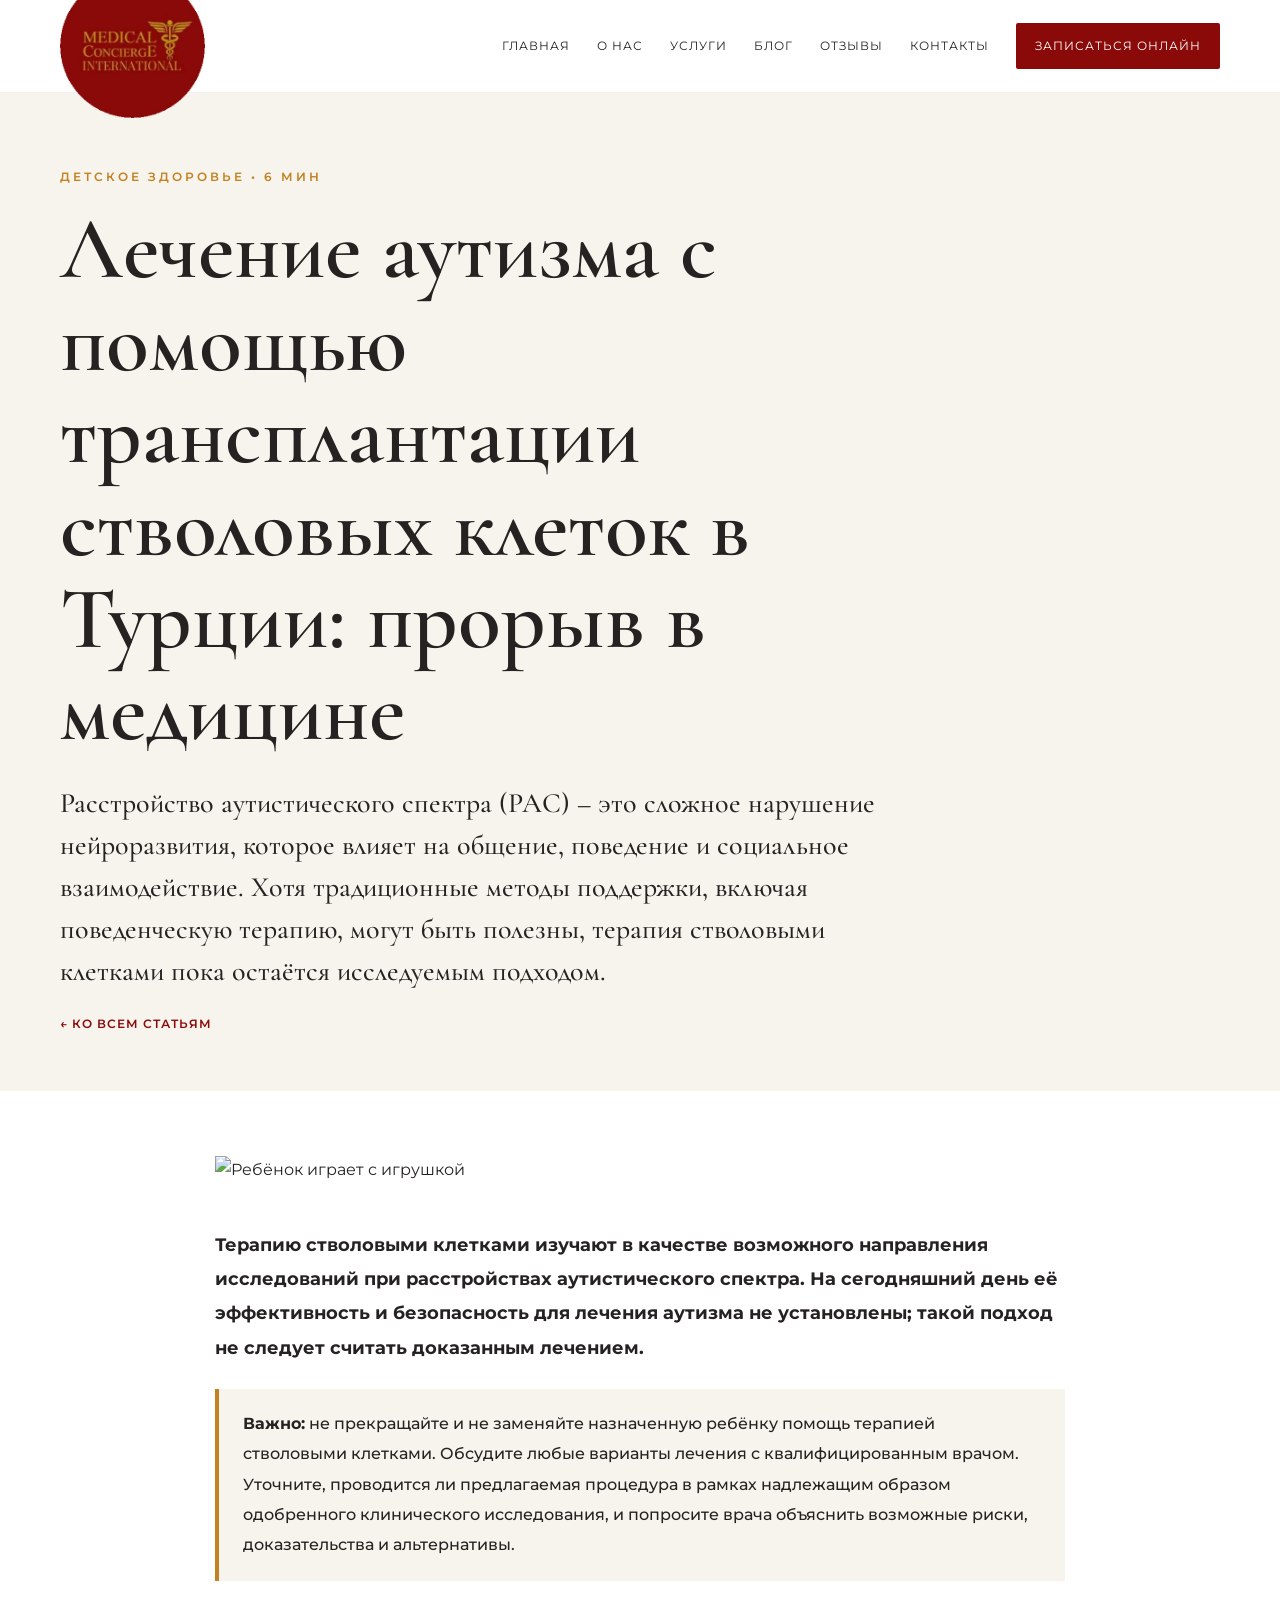
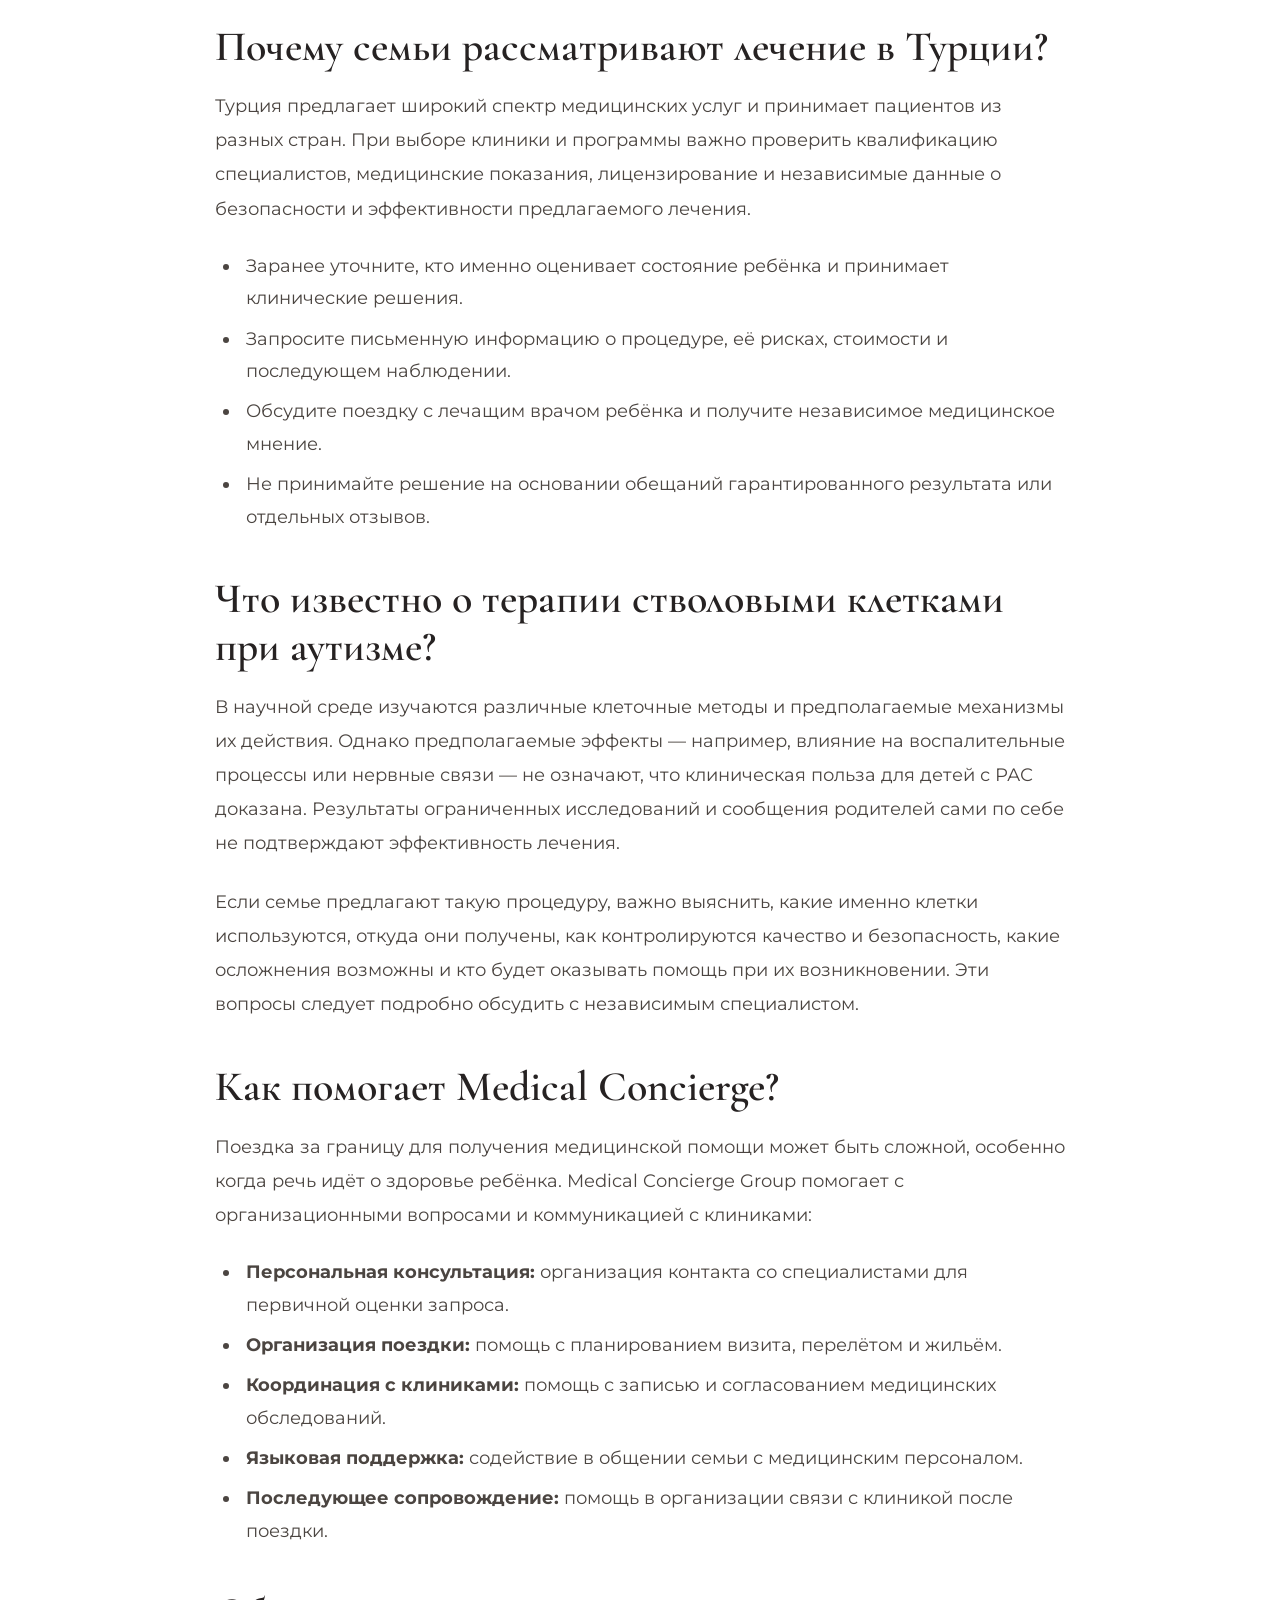
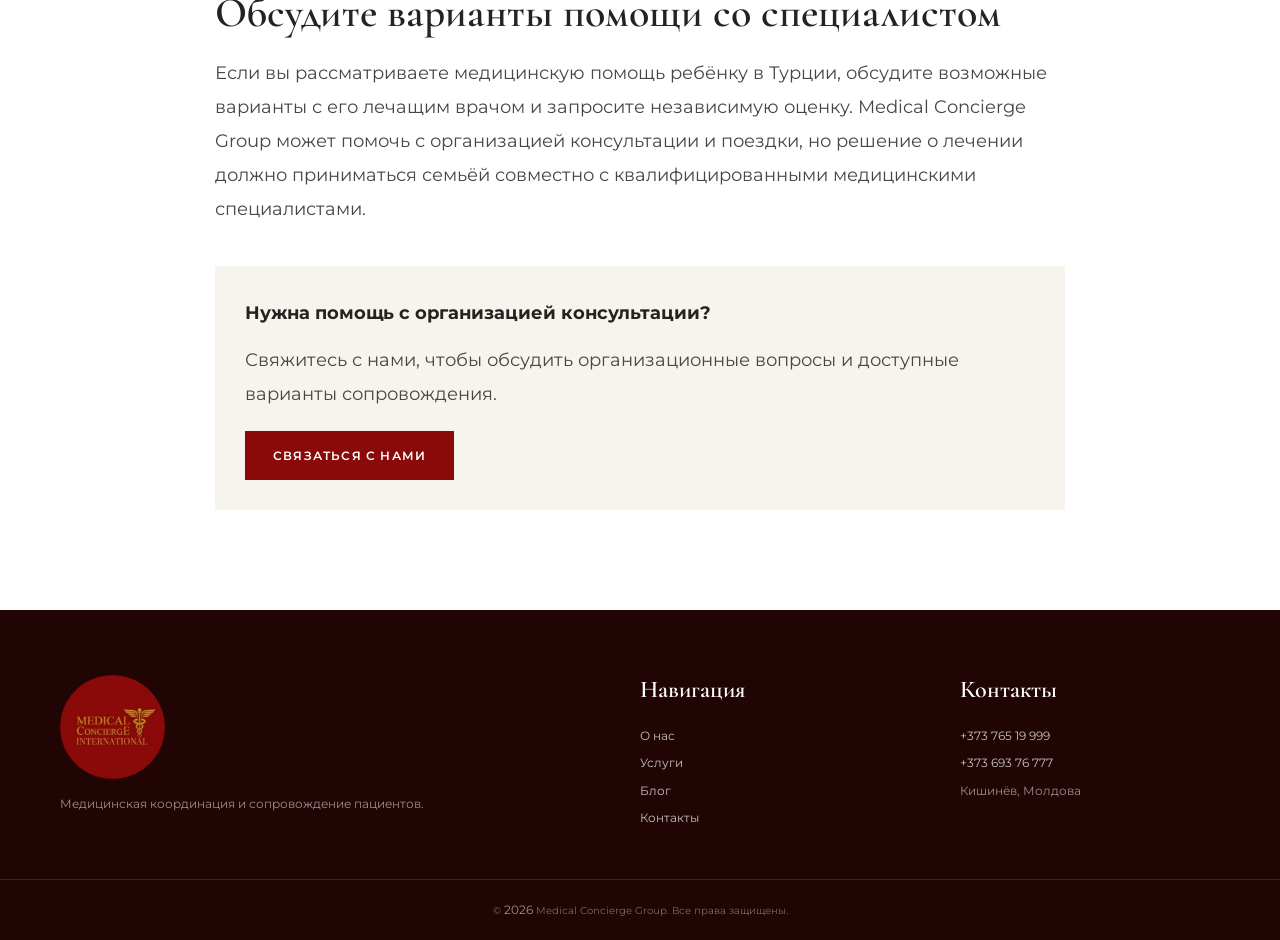
==== autism-stem-cell-therapy-turkey.html @ 43ec82d6 "Publish updated medical concierge site" ====
<!DOCTYPE html>
<html lang="ru">
<head>
  <meta charset="UTF-8">
  <meta name="viewport" content="width=device-width, initial-scale=1.0">
  <meta name="description" content="Что важно знать о терапии стволовыми клетками при аутизме и медицинском сопровождении в Турции.">
  <title>Лечение аутизма стволовыми клетками в Турции — Medical Concierge Group</title>
  <link rel="preconnect" href="https://fonts.googleapis.com">
  <link rel="preconnect" href="https://fonts.gstatic.com" crossorigin>
  <link href="https://fonts.googleapis.com/css2?family=Cormorant+Garamond:wght@500;600&family=Montserrat:wght@400;500;600&display=swap" rel="stylesheet">
  <link rel="stylesheet" href="styles.css">
</head>
<body>

<header class="header" id="top">
  <div class="container nav">
    <a class="brand" href="index.html#top" aria-label="Medical Concierge">
      <img src="assets/logo-transparent.png" alt="Medical Concierge International" class="logo-img">
    </a>

    <button class="menu-toggle" aria-label="Открыть меню" aria-expanded="false">
      <span></span><span></span><span></span>
    </button>

    <nav class="nav-links" aria-label="Главное меню">
      <button class="nav-close" type="button" aria-label="Закрыть меню">
        <span class="close-mark">×</span>
        <span class="close-text">Close</span>
      </button>
      <a href="index.html#home">Главная</a>
      <a href="index.html#about">О нас</a>
      <a href="index.html#services">Услуги</a>
      <a href="index.html#articles">Блог</a>
      <a href="index.html#reviews">Отзывы</a>
      <a href="index.html#contact">Контакты</a>
      <a class="nav-button" href="index.html#contact">Записаться онлайн</a>
    </nav>
  </div>
</header>

<main class="article-page">
  <header class="article-header">
    <div class="container">
      <p class="eyebrow">ДЕТСКОЕ ЗДОРОВЬЕ • 6 МИН</p>
      <h1>Лечение аутизма с помощью трансплантации стволовых клеток в Турции: прорыв в медицине</h1>
      <p class="article-intro">Расстройство аутистического спектра (РАС) – это сложное нарушение нейроразвития, которое влияет на общение, поведение и социальное взаимодействие. Хотя традиционные методы поддержки, включая поведенческую терапию, могут быть полезны, терапия стволовыми клетками пока остаётся исследуемым подходом.</p>
      <a class="article-back" href="index.html#articles">← Ко всем статьям</a>
    </div>
  </header>

  <article class="container article-content">
    <img src="assets/autism-stem-cell-therapy.png" alt="Ребёнок играет с игрушкой">

    <p>Терапию стволовыми клетками изучают в качестве возможного направления исследований при расстройствах аутистического спектра. На сегодняшний день её эффективность и безопасность для лечения аутизма не установлены; такой подход не следует считать доказанным лечением.</p>

    <p class="article-caution"><strong>Важно:</strong> не прекращайте и не заменяйте назначенную ребёнку помощь терапией стволовыми клетками. Обсудите любые варианты лечения с квалифицированным врачом. Уточните, проводится ли предлагаемая процедура в рамках надлежащим образом одобренного клинического исследования, и попросите врача объяснить возможные риски, доказательства и альтернативы.</p>

    <h2>Почему семьи рассматривают лечение в Турции?</h2>
    <p>Турция предлагает широкий спектр медицинских услуг и принимает пациентов из разных стран. При выборе клиники и программы важно проверить квалификацию специалистов, медицинские показания, лицензирование и независимые данные о безопасности и эффективности предлагаемого лечения.</p>
    <ul>
      <li>Заранее уточните, кто именно оценивает состояние ребёнка и принимает клинические решения.</li>
      <li>Запросите письменную информацию о процедуре, её рисках, стоимости и последующем наблюдении.</li>
      <li>Обсудите поездку с лечащим врачом ребёнка и получите независимое медицинское мнение.</li>
      <li>Не принимайте решение на основании обещаний гарантированного результата или отдельных отзывов.</li>
    </ul>

    <h2>Что известно о терапии стволовыми клетками при аутизме?</h2>
    <p>В научной среде изучаются различные клеточные методы и предполагаемые механизмы их действия. Однако предполагаемые эффекты — например, влияние на воспалительные процессы или нервные связи — не означают, что клиническая польза для детей с РАС доказана. Результаты ограниченных исследований и сообщения родителей сами по себе не подтверждают эффективность лечения.</p>
    <p>Если семье предлагают такую процедуру, важно выяснить, какие именно клетки используются, откуда они получены, как контролируются качество и безопасность, какие осложнения возможны и кто будет оказывать помощь при их возникновении. Эти вопросы следует подробно обсудить с независимым специалистом.</p>

    <h2>Как помогает Medical Concierge?</h2>
    <p>Поездка за границу для получения медицинской помощи может быть сложной, особенно когда речь идёт о здоровье ребёнка. Medical Concierge Group помогает с организационными вопросами и коммуникацией с клиниками:</p>
    <ul>
      <li><strong>Персональная консультация:</strong> организация контакта со специалистами для первичной оценки запроса.</li>
      <li><strong>Организация поездки:</strong> помощь с планированием визита, перелётом и жильём.</li>
      <li><strong>Координация с клиниками:</strong> помощь с записью и согласованием медицинских обследований.</li>
      <li><strong>Языковая поддержка:</strong> содействие в общении семьи с медицинским персоналом.</li>
      <li><strong>Последующее сопровождение:</strong> помощь в организации связи с клиникой после поездки.</li>
    </ul>

    <h2>Обсудите варианты помощи со специалистом</h2>
    <p>Если вы рассматриваете медицинскую помощь ребёнку в Турции, обсудите возможные варианты с его лечащим врачом и запросите независимую оценку. Medical Concierge Group может помочь с организацией консультации и поездки, но решение о лечении должно приниматься семьёй совместно с квалифицированными медицинскими специалистами.</p>

    <div class="article-cta">
      <p><strong>Нужна помощь с организацией консультации?</strong></p>
      <p>Свяжитесь с нами, чтобы обсудить организационные вопросы и доступные варианты сопровождения.</p>
      <a class="btn btn-primary" href="index.html#contact">Связаться с нами</a>
    </div>
  </article>
</main>

<footer class="footer">
  <div class="container footer-grid">
    <div>
      <img src="assets/logo-transparent.png" alt="Medical Concierge" class="footer-logo">
      <p>Медицинская координация и сопровождение пациентов.</p>
    </div>
    <div>
      <h4>Навигация</h4>
      <a href="index.html#about">О нас</a>
      <a href="index.html#services">Услуги</a>
      <a href="index.html#articles">Блог</a>
      <a href="index.html#contact">Контакты</a>
    </div>
    <div>
      <h4>Контакты</h4>
      <a href="tel:+37376519999">+373 765 19 999</a>
      <a href="tel:+37369376777">+373 693 76 777</a>
      <span>Кишинёв, Молдова</span>
    </div>
  </div>
  <div class="copyright">© <span id="year"></span> Medical Concierge Group. Все права защищены.</div>
</footer>

<script src="script.js"></script>
</body>
</html>
---- styles.css ----
:root{
  --red:#8A0A09;
  --red-dark:#650706;
  --gold:#C3811F;
  --cream:#F7F3ED;
  --white:#fff;
  --ink:#262222;
  --muted:#746E68;
  --line:#E5DED5;
  --serif:"Cormorant Garamond", Georgia, serif;
  --sans:"Montserrat", Arial, sans-serif;
  --shadow:0 18px 50px rgba(45,24,18,.10);
}

*{box-sizing:border-box;margin:0;padding:0}
html{scroll-behavior:smooth}
body{font-family:var(--sans);color:var(--ink);background:#fff;line-height:1.7}
a{text-decoration:none;color:inherit}
img{max-width:100%;display:block}
.container{width:min(1160px,calc(100% - 40px));margin:auto}
.section{padding:100px 0}
.eyebrow{font-size:12px;letter-spacing:3px;font-weight:600}
.gold{color:var(--gold)}
h1,h2,h3{font-family:var(--serif);font-weight:600;line-height:1.05}
h2{font-size:clamp(42px,5vw,66px)}
h3{font-size:30px}
p{color:var(--muted)}

.header{position:fixed;z-index:100;top:0;left:0;right:0;background:rgba(255,255,255,.96);backdrop-filter:blur(12px);border-bottom:1px solid rgba(0,0,0,.06)}
.nav{min-height:92px;display:flex;align-items:center;justify-content:space-between;gap:30px}
.brand{width:150px}
.logo-img{width:145px;height:145px;object-fit:contain;margin:-27px 0}
.nav-links{display:flex;align-items:center;gap:27px;font-size:12px;letter-spacing:1px;text-transform:uppercase}
.nav-links a{transition:.25s}
.nav-links a:hover{color:var(--gold)}
.nav-close{display:none}
.nav-button{background:var(--red);color:#fff!important;padding:13px 19px;border-radius:2px}
.menu-toggle{display:none;border:0;background:none;cursor:pointer}
.menu-toggle span{display:block;width:28px;height:2px;background:var(--ink);margin:6px}

.hero{min-height:760px;display:flex;align-items:center;position:relative;background:
linear-gradient(90deg,rgba(35,10,8,.72),rgba(35,10,8,.26)),
url("https://images.unsplash.com/photo-1576091160399-112ba8d25d1d?auto=format&fit=crop&w=2000&q=85") center/cover}
.hero-overlay{position:absolute;inset:0;background:radial-gradient(circle at 72% 45%,transparent 0 20%,rgba(0,0,0,.18) 70%)}
.hero-content{position:relative;color:#fff;max-width:760px;padding-top:80px}
.hero .eyebrow{color:#f1d4a3;margin-bottom:25px}
.hero h1{font-size:clamp(70px,9vw,125px);margin-bottom:30px}
.hero-text{font-size:18px;max-width:650px;color:rgba(255,255,255,.9);line-height:1.8}
.hero-actions{display:flex;gap:15px;margin-top:40px;flex-wrap:wrap}
.btn{display:inline-flex;justify-content:center;align-items:center;padding:16px 27px;border:1px solid transparent;font:600 12px var(--sans);letter-spacing:1.2px;text-transform:uppercase;cursor:pointer;transition:.25s}
.btn-primary{background:var(--red);color:#fff}
.btn-primary:hover{background:var(--red-dark);transform:translateY(-2px)}
.btn-light{background:#fff;color:var(--ink)}
.btn-light:hover{background:#f4eee8}

.intro{background:var(--cream)}
.intro-grid{display:grid;grid-template-columns:1fr 1fr;gap:100px;align-items:start}
.intro h2{margin-top:18px}
.intro-copy{font-size:17px;padding-top:35px}
.intro-copy p+p{margin-top:20px}

.section-heading{text-align:center;max-width:760px;margin:0 auto 55px}
.section-heading h2{margin:14px 0 18px}
.section-heading p:last-child{font-size:16px}

.services{background:#fff}
.service-grid{display:grid;grid-template-columns:repeat(3,1fr);gap:20px}
.service-card{border:1px solid var(--line);padding:35px 30px;min-height:310px;position:relative;transition:.3s;background:#fff}
.service-card:hover{transform:translateY(-7px);box-shadow:var(--shadow)}
.service-card:hover,.service-card:focus-within{background:var(--red);color:#fff;border-color:var(--red)}
.service-card:hover p,.service-card:focus-within p{color:rgba(255,255,255,.78)}
.service-icon{font-size:12px;letter-spacing:2px;color:var(--gold);margin-bottom:40px}
.service-card h3{margin-bottom:15px}
.service-card p{font-size:14px}
.service-card a{position:absolute;bottom:28px;color:var(--gold);font-size:12px;font-weight:600;letter-spacing:1px;text-transform:uppercase}
.service-card:hover a,.service-card:focus-within a{color:#f0cf98}

.about{background:var(--cream)}
.about-grid{display:grid;grid-template-columns:1fr 1fr;gap:90px;align-items:center}
.about-photo{min-height:550px;display:grid;place-items:center;background:
linear-gradient(135deg,rgba(138,10,9,.85),rgba(101,7,6,.75)),
url("https://images.unsplash.com/photo-1584982751601-97dcc096659c?auto=format&fit=crop&w=1200&q=80") center/cover}
.photo-card{width:220px;height:220px;border:1px solid rgba(255,255,255,.5);border-radius:50%;display:flex;flex-direction:column;align-items:center;justify-content:center;color:#fff;text-align:center}
.photo-card span{font:600 80px var(--serif);line-height:1}
.photo-card small{font-size:10px;letter-spacing:2px}
.about-content h2{margin:15px 0 25px}
.about-content>p{font-size:16px}
.about-content>p+p{margin-top:15px}
.stats{margin-top:40px;border-top:1px solid var(--line);display:grid;gap:15px;padding-top:25px}
.stats div{display:flex;gap:20px;align-items:center}
.stats strong{font:600 28px var(--serif);color:var(--gold)}
.stats span{font-size:13px}

.process{background:#fff}
.steps{display:grid;grid-template-columns:repeat(4,1fr);gap:0;border-top:1px solid var(--line)}
.step{padding:35px 28px;border-right:1px solid var(--line)}
.step:last-child{border-right:0}
.step b{color:var(--gold);font:600 18px var(--serif)}
.step h3{font-size:28px;margin:15px 0}
.step p{font-size:14px}

.articles{background:var(--cream)}
.row-heading{display:flex;justify-content:space-between;align-items:end;text-align:left;max-width:none}
.text-link{color:var(--red);font-size:12px;text-transform:uppercase;letter-spacing:1px;font-weight:600}
.article-grid{display:grid;grid-template-columns:repeat(3,1fr);gap:25px}
.article-card{background:#fff}
.article-image{width:100%;height:240px;object-fit:cover;background-position:center;background-size:cover}
.image-two{background-image:url("https://images.unsplash.com/photo-1579684385127-1ef15d508118?auto=format&fit=crop&w=900&q=80")}
.image-three{background-image:url("https://images.unsplash.com/photo-1576091160550-2173dba999ef?auto=format&fit=crop&w=900&q=80")}
.article-body{padding:27px}
.article-body span{font-size:10px;letter-spacing:1.5px;color:var(--gold);font-weight:600}
.article-body h3{font-size:28px;margin:12px 0}
.article-body p{font-size:13px;margin-bottom:18px}
.article-body a{font-size:11px;color:var(--red);font-weight:600;text-transform:uppercase;letter-spacing:1px}

.article-page{padding-top:92px}
.article-header{background:var(--cream);padding:75px 0 55px}
.article-header .eyebrow{color:var(--gold)}
.article-header h1{max-width:940px;font-size:clamp(48px,7vw,88px);margin:16px 0 24px}
.article-intro{max-width:850px;font:500 clamp(21px,2.5vw,28px)/1.5 var(--serif);color:var(--ink)}
.article-content{max-width:850px;margin:0 auto;padding:65px 0 100px}
.article-content img{width:100%;max-height:580px;object-fit:cover;margin:0 0 45px}
.article-content p{font-size:18px;line-height:1.9;color:#4b4541;margin:0 0 24px}
.article-content p:first-of-type{font-weight:700;color:var(--ink)}
.article-content h2{font-size:clamp(30px,4vw,42px);line-height:1.15;margin:42px 0 18px}
.article-content ul,.article-content ol{padding-left:26px;margin:0 0 26px;color:#4b4541}
.article-content li{font-size:18px;line-height:1.8;padding-left:5px;margin:0 0 8px}
.article-caution{border-left:4px solid var(--gold);background:var(--cream);padding:20px 24px;font-size:16px!important;font-weight:500!important;color:var(--ink)!important}
.article-cta{margin-top:40px;padding:30px;background:var(--cream)}
.article-cta p{margin-bottom:12px}
.article-cta .btn{margin-top:8px}
.article-back{display:inline-block;color:var(--red);font-size:12px;font-weight:600;letter-spacing:1px;text-transform:uppercase;margin-top:22px}
.article-back:hover{color:var(--gold)}

.reviews{background:#fff}
.review-grid{display:grid;grid-template-columns:repeat(3,1fr);gap:25px}
blockquote{border:1px solid var(--line);padding:35px;background:#fff}
.stars{color:var(--gold);letter-spacing:3px;margin-bottom:20px}
blockquote p{font-family:var(--serif);font-size:25px;color:var(--ink);line-height:1.25}
cite{display:block;margin-top:25px;font-size:12px;font-style:normal;color:var(--muted)}

.contact{background:var(--red);color:#fff}
.contact-grid{display:grid;grid-template-columns:1fr 1fr;gap:100px;align-items:start}
.contact h2{margin:15px 0 25px}
.contact-lead{color:rgba(255,255,255,.75);max-width:500px}
.contact .gold{color:#f1ca88}
.contact-details{margin-top:40px;display:grid;gap:8px}
.contact-details a{font:600 24px var(--serif)}
.contact-details span{color:rgba(255,255,255,.7);font-size:13px;margin-top:10px}
.contact-form{background:#fff;padding:40px;color:var(--ink)}
.contact-form label{display:block;font-size:11px;text-transform:uppercase;letter-spacing:1px;margin-bottom:18px}
.contact-form input,.contact-form textarea{display:block;width:100%;margin-top:8px;border:1px solid var(--line);padding:14px;font:14px var(--sans);outline:none}
.contact-form input:focus,.contact-form textarea:focus{border-color:var(--gold)}
.contact-form .btn{width:100%}
.contact-form .btn:disabled{opacity:.65;cursor:wait}
.contact-form .form-consent{display:flex;align-items:flex-start;gap:10px;text-transform:none;letter-spacing:0;line-height:1.5}
.form-consent input{flex:0 0 auto;width:auto;margin:3px 0 0}
.form-note{font-size:10px;margin-top:15px}
.form-status{color:#35733b;font-size:13px;margin-top:15px}
.form-status.is-error{color:var(--red)}
.form-status[hidden]{display:none}

.footer{background:#210504;color:#fff;padding:65px 0 20px}
.footer-grid{display:grid;grid-template-columns:2fr 1fr 1fr;gap:60px;padding-bottom:50px}
.footer-logo{width:105px;margin-bottom:15px}
.footer p,.footer span{color:rgba(255,255,255,.55);font-size:12px}
.footer h4{font:600 24px var(--serif);margin-bottom:15px}
.footer-grid>div:not(:first-child){display:flex;flex-direction:column;gap:7px}
.footer-grid a{font-size:12px;color:rgba(255,255,255,.75)}
.copyright{border-top:1px solid rgba(255,255,255,.12);padding-top:20px;text-align:center;color:rgba(255,255,255,.4);font-size:10px}

@media(max-width:900px){
  .nav-links{position:absolute;top:92px;left:0;right:0;background:#fff;display:none;flex-direction:column;align-items:stretch;padding:20px;box-shadow:0 15px 30px rgba(0,0,0,.08)}
  .nav-links.open{display:flex}
  .nav-links a{padding:10px}
  .menu-toggle{display:block}
  .intro-grid,.about-grid,.contact-grid{grid-template-columns:1fr;gap:45px}
  .service-grid,.article-grid,.review-grid{grid-template-columns:1fr 1fr}
  .steps{grid-template-columns:1fr 1fr}
  .step:nth-child(2){border-right:0}
  .step:nth-child(n+3){border-top:1px solid var(--line)}
  .footer-grid{grid-template-columns:1fr 1fr}
}
@media(max-width:600px){
  .container{width:min(100% - 28px,1160px)    .article-page{padding-top:72px}
    .article-header{padding:50px 0 35px}
    .article-header h1{font-size:clamp(42px,12vw,62px)}
    .article-content{padding:38px 0 65px}
    .article-content img{margin-bottom:30px}
    .article-content p,.article-content li{font-size:17px;line-height:1.85}
    .article-content h2{margin-top:34px}
  }
  .section{padding:70px 0}
  .hero{min-height:700px}
  .hero h1{font-size:68px}
  .hero-text{font-size:15px}
  .service-grid,.article-grid,.review-grid,.steps,.footer-grid{grid-template-columns:1fr}
  .step,.step:nth-child(2){border-right:0;border-bottom:1px solid var(--line)}
  .step:last-child{border-bottom:0}
  .row-heading{display:block}
  .row-heading .text-link{display:inline-block;margin-top:20px}
  .contact-form{padding:25px}

  .header{background:#f3f3f3;border-bottom:0}
  .nav{min-height:72px}
  .brand{width:118px}
  .logo-img{width:110px;height:110px;margin:-18px 0}
  .menu-toggle{position:relative;z-index:110;display:flex;flex-direction:column;justify-content:center;align-items:center;width:30px;height:30px;margin-left:auto}
  .menu-toggle span{transition:transform .25s ease, opacity .2s ease}
  .nav-links{
    position:fixed;
    inset:0;
    top:0;
    left:0;
    right:0;
    bottom:0;
    display:none;
    background:#f3f3f3;
    padding:42px 0 50px 0;
    box-shadow:none;
    align-items:flex-start;
    justify-content:flex-start;
    overflow-y:auto;
  }
  .nav-links.open{display:flex}
  .nav-links a{
    display:none;
    width:100%;
    padding:0 16px 0 52px;
    font-family:var(--serif);
    font-size:clamp(32px,8vw,58px);
    line-height:1.15;
    letter-spacing:-.02em;
    color:#111;
    font-weight:600;
    text-transform:none;
  }
  .nav-links .nav-button{display:none;margin-top:12px;padding-left:52px;padding-right:16px;border-radius:0;background:none;color:#111!important}
  .nav-links .nav-button:hover{background:none}
  .nav-close{
    position:relative;
    display:flex;
    align-items:center;
    justify-content:center;
    gap:10px;
    width:auto;
    margin:0 auto 20px;
    padding:0 10px;
    background:none;
    border:0;
    color:#111;
    font-family:var(--serif);
    font-size:clamp(22px,5vw,34px);
    line-height:1;
    cursor:pointer;
  }
  .nav-close .close-mark{font-weight:300;font-size:1.15em;line-height:1}
  .nav-close .close-text{font-size:0.9em;letter-spacing:0}
  .nav-links.open .nav-close{display:flex}
  .menu-toggle[aria-expanded="true"]{display:none}
  body.menu-open{overflow:hidden}
}
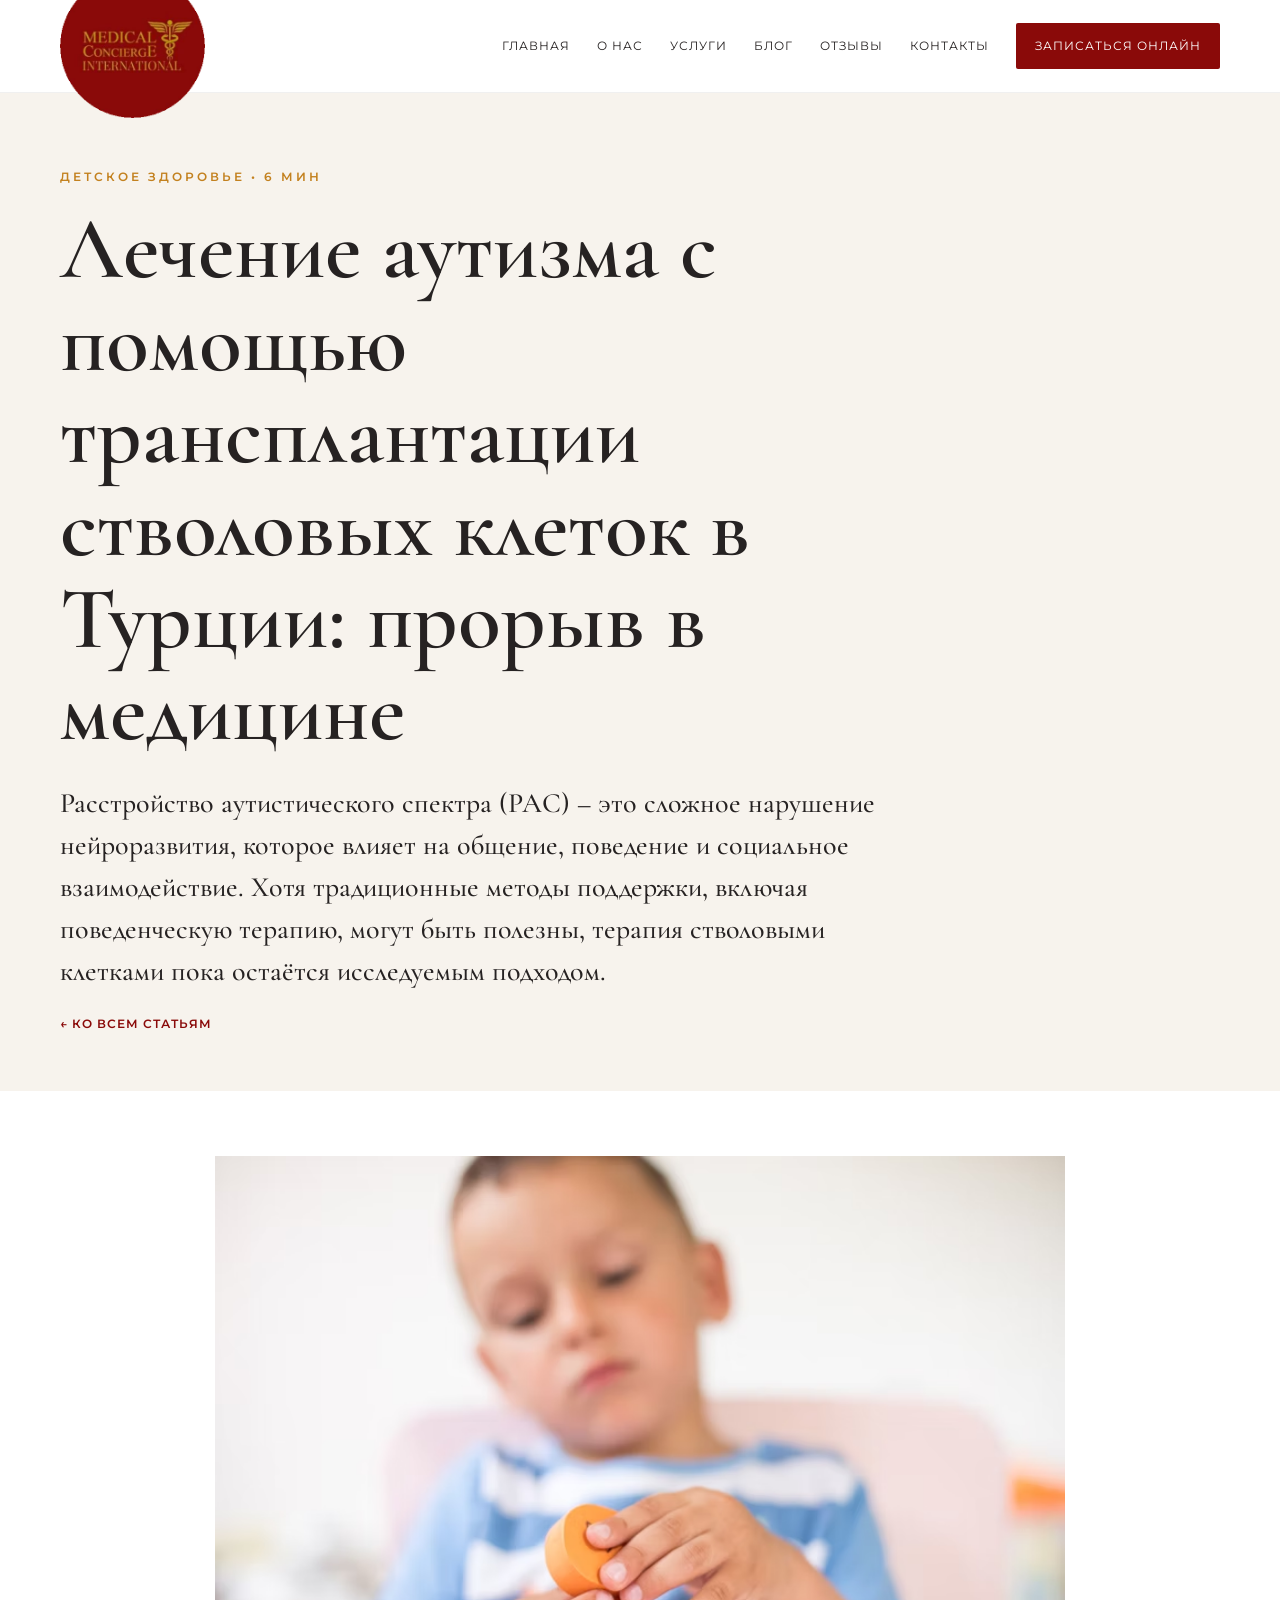
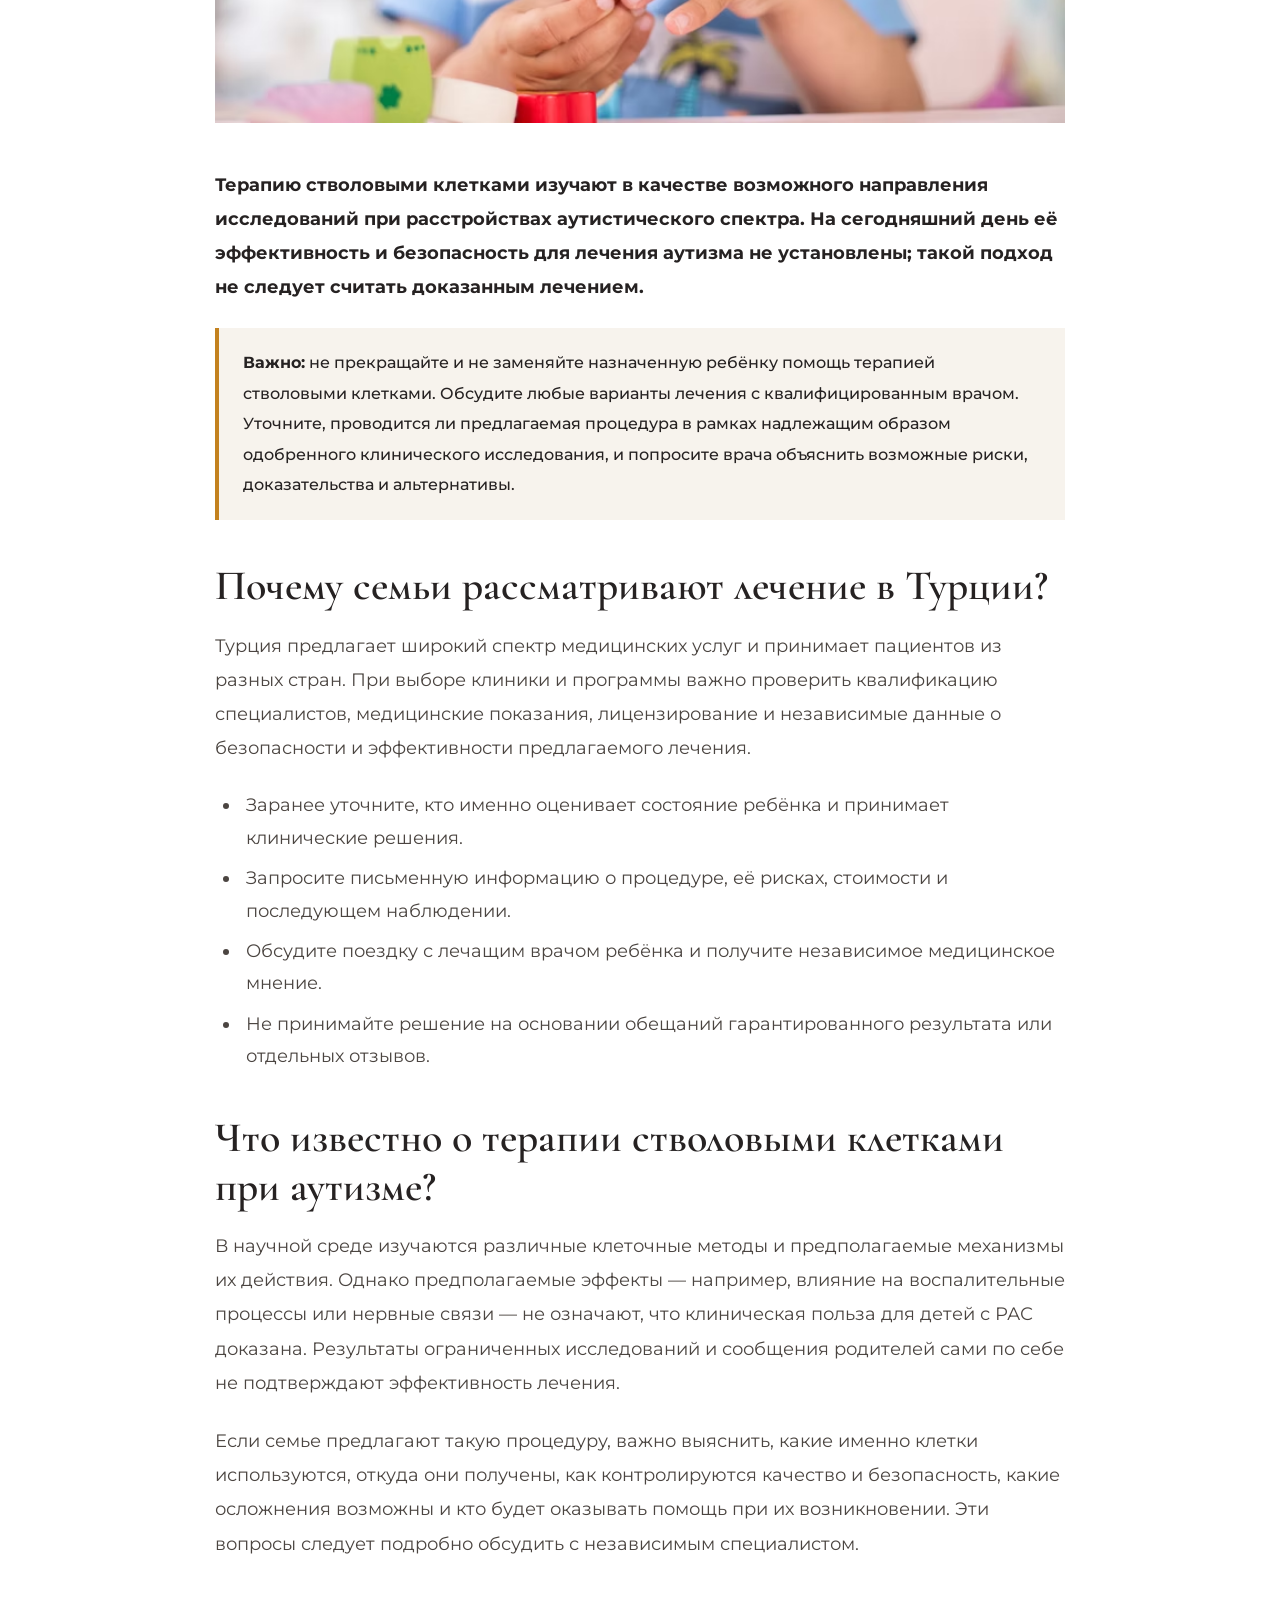
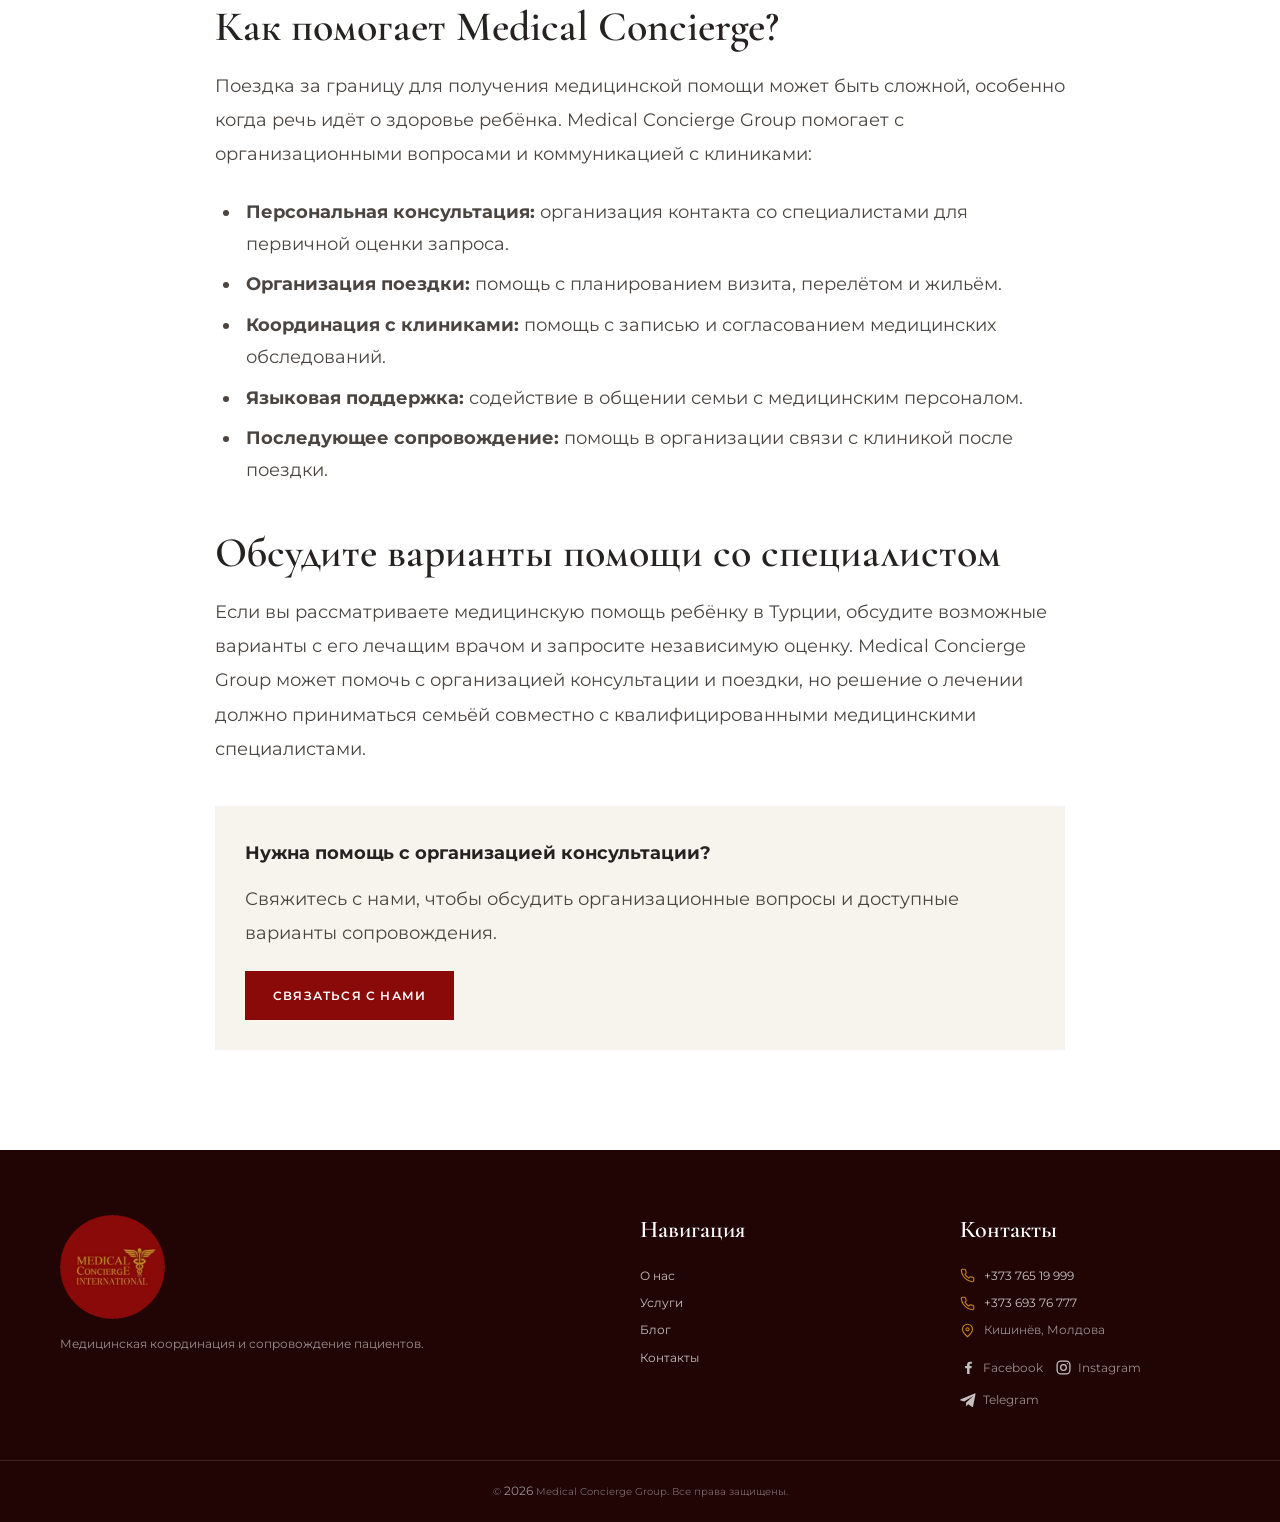
==== commit 0519e7ee: "Add files via upload" ====
--- a/autism-stem-cell-therapy-turkey.html
+++ b/autism-stem-cell-therapy-turkey.html
@@ -104,9 +104,14 @@
     </div>
     <div>
       <h4>Контакты</h4>
-      <a href="tel:+37376519999">+373 765 19 999</a>
-      <a href="tel:+37369376777">+373 693 76 777</a>
-      <span>Кишинёв, Молдова</span>
+      <a class="footer-contact-link" href="tel:+37376519999"><svg class="contact-icon" viewBox="0 0 24 24" aria-hidden="true"><path d="M22 16.9v3a2 2 0 0 1-2.2 2 19.8 19.8 0 0 1-8.6-3.1 19.4 19.4 0 0 1-6-6A19.8 19.8 0 0 1 2.1 4.2 2 2 0 0 1 4.1 2h3a2 2 0 0 1 2 1.7c.1 1 .4 2 .7 2.9a2 2 0 0 1-.5 2.1L8 10a16 16 0 0 0 6 6l1.3-1.3a2 2 0 0 1 2.1-.5c.9.3 1.9.6 2.9.7a2 2 0 0 1 1.7 2z"/></svg>+373 765 19 999</a>
+      <a class="footer-contact-link" href="tel:+37369376777"><svg class="contact-icon" viewBox="0 0 24 24" aria-hidden="true"><path d="M22 16.9v3a2 2 0 0 1-2.2 2 19.8 19.8 0 0 1-8.6-3.1 19.4 19.4 0 0 1-6-6A19.8 19.8 0 0 1 2.1 4.2 2 2 0 0 1 4.1 2h3a2 2 0 0 1 2 1.7c.1 1 .4 2 .7 2.9a2 2 0 0 1-.5 2.1L8 10a16 16 0 0 0 6 6l1.3-1.3a2 2 0 0 1 2.1-.5c.9.3 1.9.6 2.9.7a2 2 0 0 1 1.7 2z"/></svg>+373 693 76 777</a>
+      <span class="footer-contact-link"><svg class="contact-icon" viewBox="0 0 24 24" aria-hidden="true"><path d="M20 10c0 5-8 12-8 12S4 15 4 10a8 8 0 1 1 16 0z"/><circle cx="12" cy="10" r="2.5"/></svg>Кишинёв, Молдова</span>
+      <div class="social-links" aria-label="Наши социальные сети">
+        <a class="social-link facebook" href="https://www.facebook.com/share/1DfnViPpai/?mibextid=wwXIfr" target="_blank" rel="noopener noreferrer" aria-label="Facebook, откроется в новой вкладке"><svg viewBox="0 0 24 24" aria-hidden="true"><path d="M13.5 21v-8h2.7l.4-3h-3.1V8.1c0-.9.3-1.5 1.6-1.5h1.6V3.9c-.3 0-1.3-.1-2.5-.1-2.5 0-4.2 1.5-4.2 4.3V10H7.2v3h2.8v8h3.5z"/></svg><span>Facebook</span></a>
+        <a class="social-link instagram" href="https://www.instagram.com/medical.concierge.group" target="_blank" rel="noopener noreferrer" aria-label="Instagram, откроется в новой вкладке"><svg viewBox="0 0 24 24" aria-hidden="true"><rect x="3" y="3" width="18" height="18" rx="5"/><circle cx="12" cy="12" r="4"/><circle cx="17.5" cy="6.5" r=".8" fill="currentColor" stroke="none"/></svg><span>Instagram</span></a>
+        <a class="social-link telegram" href="https://t.me/med_concierge" target="_blank" rel="noopener noreferrer" aria-label="Telegram, откроется в новой вкладке"><svg viewBox="0 0 24 24" aria-hidden="true"><path d="M21.8 3.6 18.5 20c-.2 1.2-.9 1.5-1.8.9l-5-3.7-2.4 2.3c-.3.3-.5.5-1 .5l.4-5.1 9.3-8.4c.4-.4-.1-.6-.6-.2L6 13.5l-5-1.6c-1.1-.3-1.1-1.1.2-1.6L20.7 2c.9-.3 1.6.2 1.1 1.6z"/></svg><span>Telegram</span></a>
+      </div>
     </div>
   </div>
   <div class="copyright">© <span id="year"></span> Medical Concierge Group. Все права защищены.</div>
--- a/styles.css
+++ b/styles.css
@@ -145,8 +145,10 @@
 .contact-lead{color:rgba(255,255,255,.75);max-width:500px}
 .contact .gold{color:#f1ca88}
 .contact-details{margin-top:40px;display:grid;gap:8px}
+.contact-details a,.contact-item{display:flex;align-items:center;gap:10px;color:rgba(255,255,255,.88)}
 .contact-details a{font:600 24px var(--serif)}
-.contact-details span{color:rgba(255,255,255,.7);font-size:13px;margin-top:10px}
+.contact-item{font-size:13px;margin-top:10px}
+.contact-icon{width:17px;height:17px;flex:0 0 17px;fill:none;stroke:currentColor;stroke-width:1.8;stroke-linecap:round;stroke-linejoin:round}
 .contact-form{background:#fff;padding:40px;color:var(--ink)}
 .contact-form label{display:block;font-size:11px;text-transform:uppercase;letter-spacing:1px;margin-bottom:18px}
 .contact-form input,.contact-form textarea{display:block;width:100%;margin-top:8px;border:1px solid var(--line);padding:14px;font:14px var(--sans);outline:none}
@@ -167,6 +169,13 @@
 .footer h4{font:600 24px var(--serif);margin-bottom:15px}
 .footer-grid>div:not(:first-child){display:flex;flex-direction:column;gap:7px}
 .footer-grid a{font-size:12px;color:rgba(255,255,255,.75)}
+.footer-contact-link{display:flex;align-items:center;gap:9px}
+.footer-contact-link .contact-icon{width:15px;height:15px;flex-basis:15px;color:var(--gold)}
+.social-links{display:flex;flex-direction:row!important;flex-wrap:wrap;gap:12px!important;margin-top:10px}
+.footer-grid .social-link{display:inline-flex;align-items:center;gap:6px}
+.social-link svg{width:17px;height:17px;flex:0 0 17px;fill:currentColor}
+.social-link.instagram svg{fill:none;stroke:currentColor;stroke-width:1.8}
+.social-link:hover{color:#f1ca88}
 .copyright{border-top:1px solid rgba(255,255,255,.12);padding-top:20px;text-align:center;color:rgba(255,255,255,.4);font-size:10px}
 
 @media(max-width:900px){
@@ -182,14 +191,7 @@
   .footer-grid{grid-template-columns:1fr 1fr}
 }
 @media(max-width:600px){
-  .container{width:min(100% - 28px,1160px)    .article-page{padding-top:72px}
-    .article-header{padding:50px 0 35px}
-    .article-header h1{font-size:clamp(42px,12vw,62px)}
-    .article-content{padding:38px 0 65px}
-    .article-content img{margin-bottom:30px}
-    .article-content p,.article-content li{font-size:17px;line-height:1.85}
-    .article-content h2{margin-top:34px}
-  }
+  .container{width:min(100% - 28px,1160px)}
   .section{padding:70px 0}
   .hero{min-height:700px}
   .hero h1{font-size:68px}
@@ -200,6 +202,13 @@
   .row-heading{display:block}
   .row-heading .text-link{display:inline-block;margin-top:20px}
   .contact-form{padding:25px}
+  .article-page{padding-top:72px}
+  .article-header{padding:50px 0 35px}
+  .article-header h1{font-size:clamp(42px,12vw,62px)}
+  .article-content{padding:38px 0 65px}
+  .article-content img{margin-bottom:30px}
+  .article-content p,.article-content li{font-size:17px;line-height:1.85}
+  .article-content h2{margin-top:34px}
 
   .header{background:#f3f3f3;border-bottom:0}
   .nav{min-height:72px}
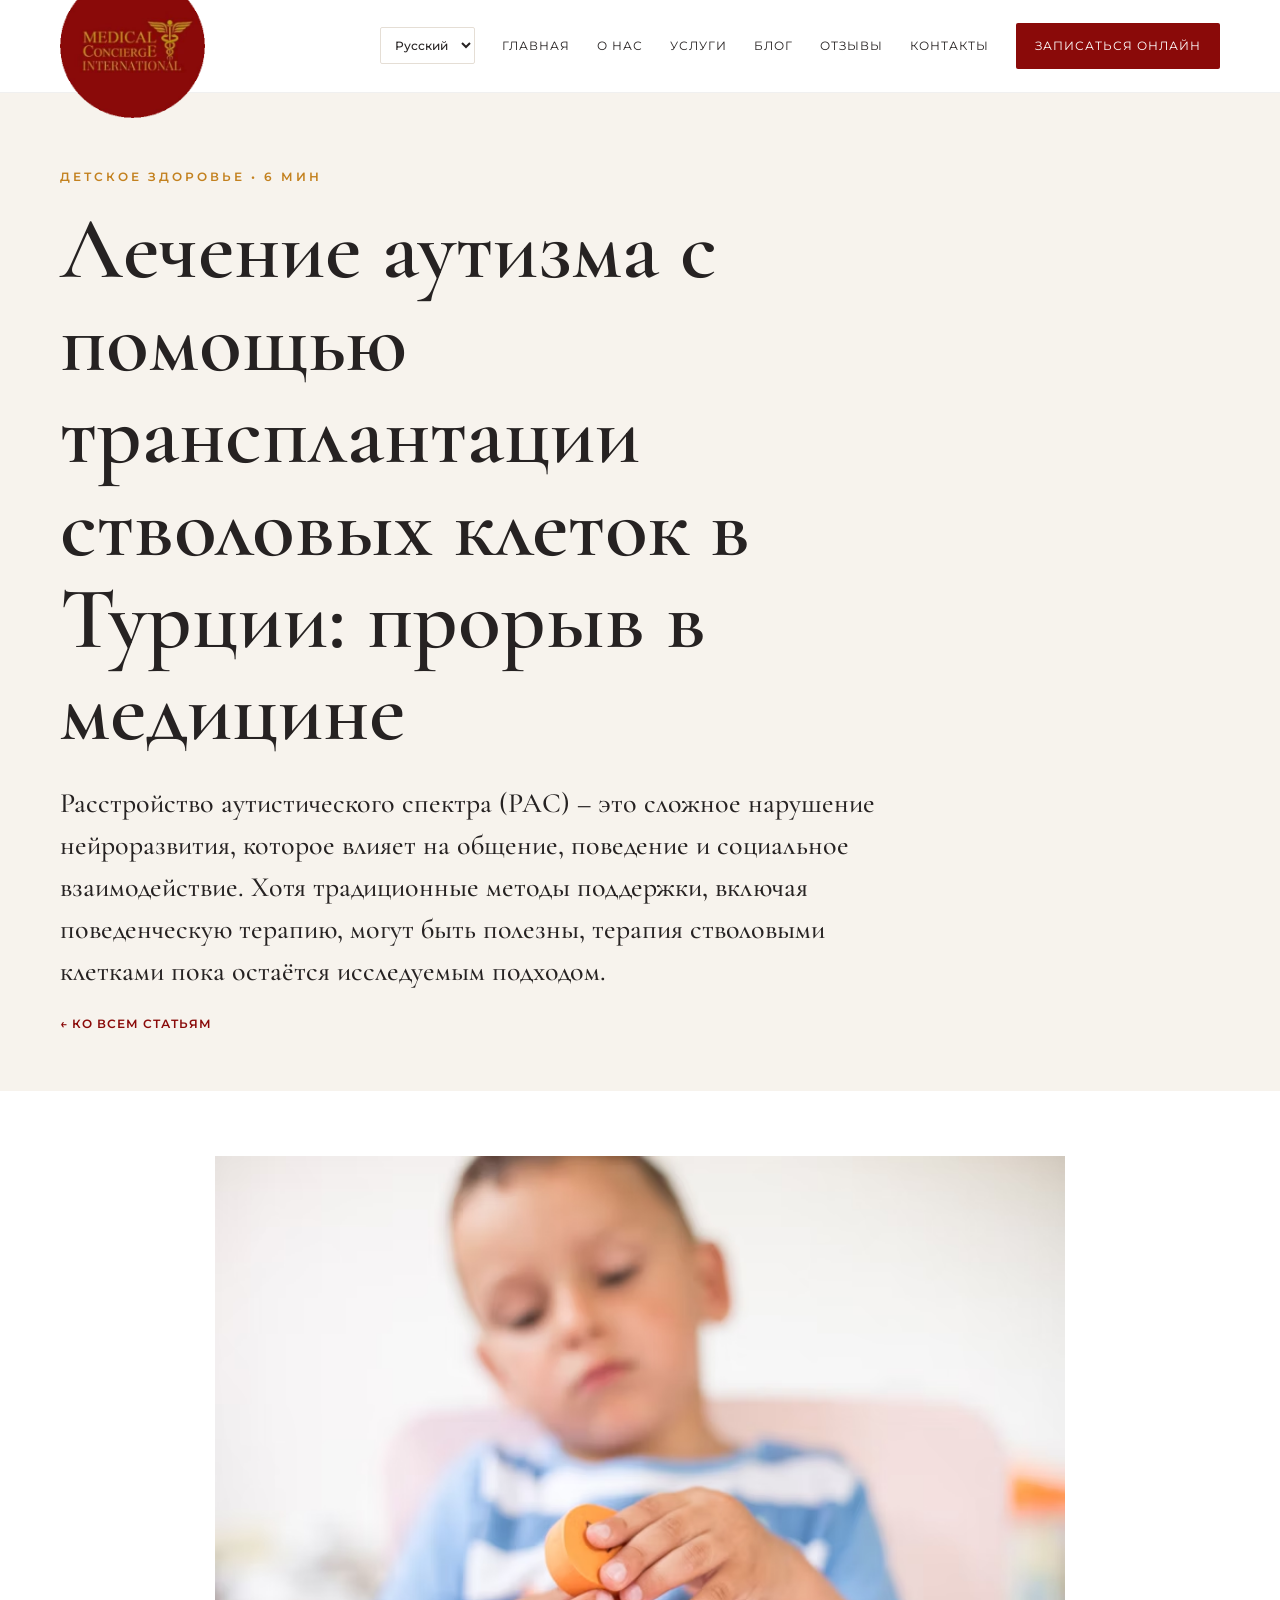
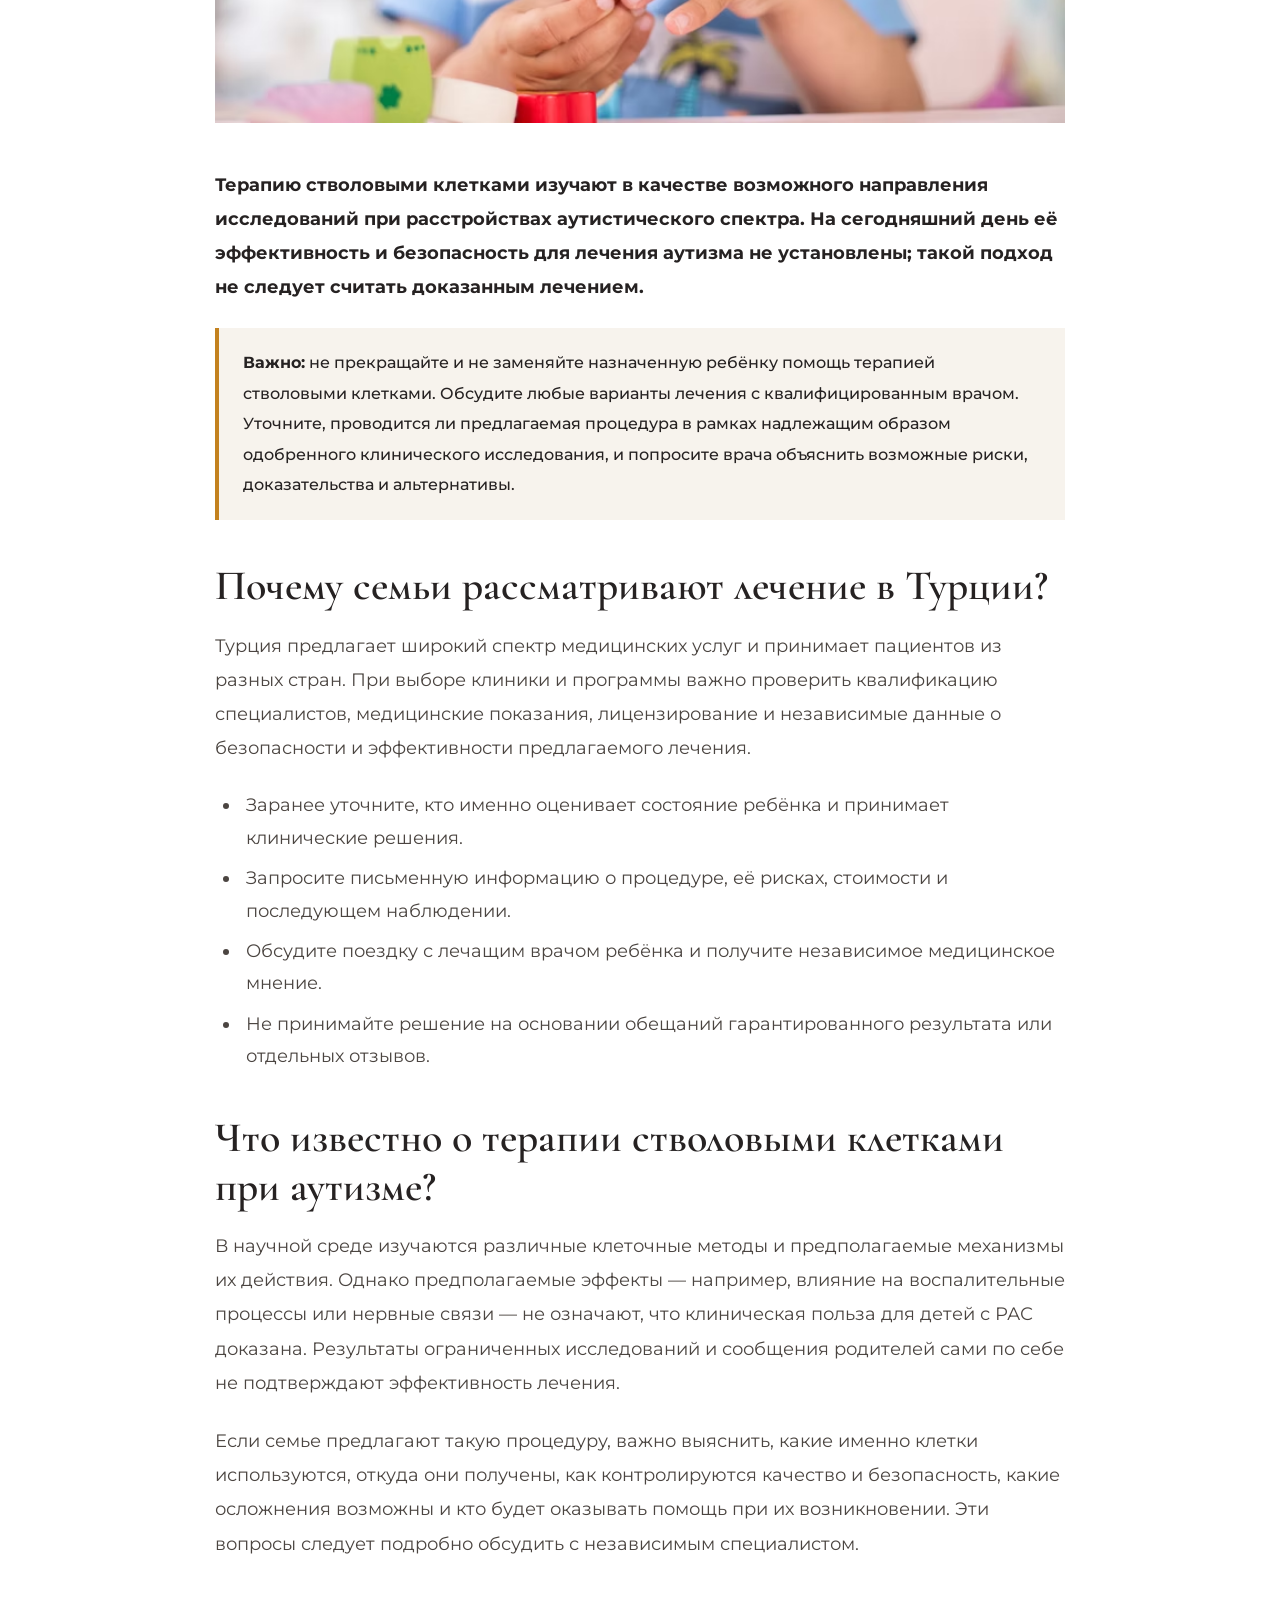
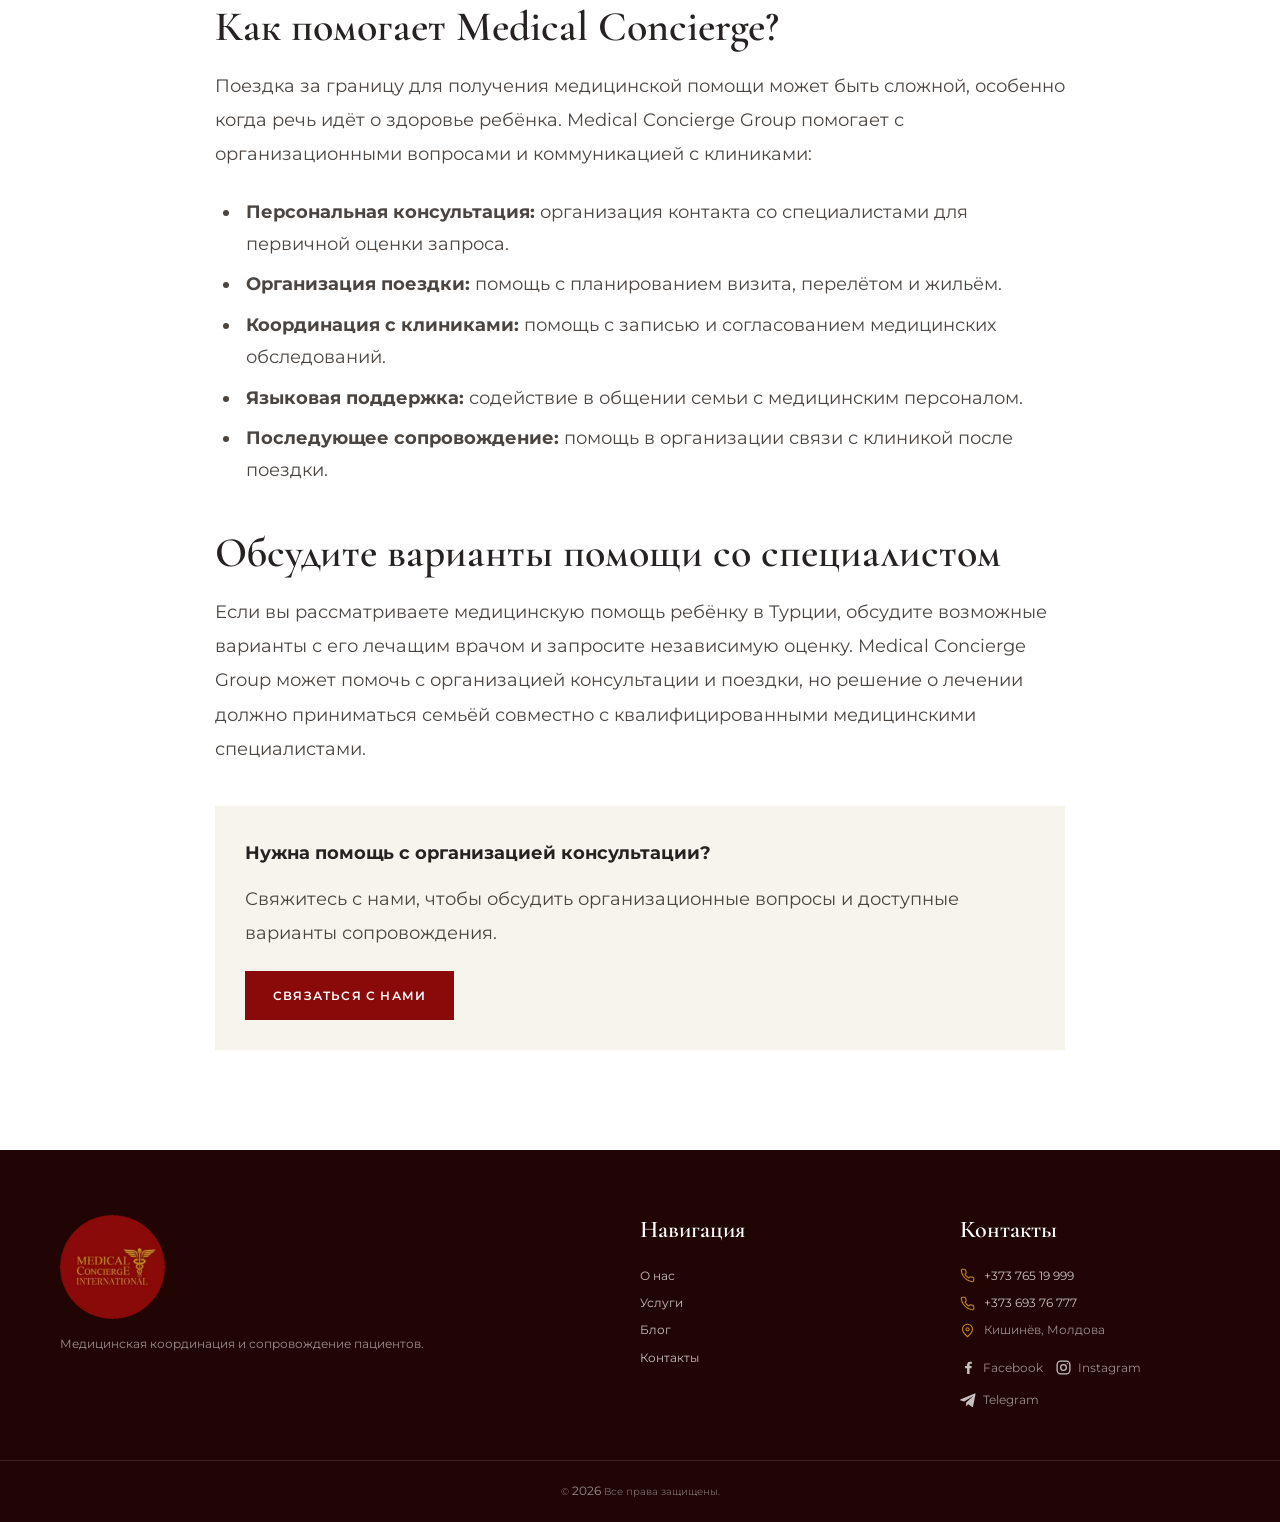
==== commit 29126a9c: "Update site for director review" ====
--- a/autism-stem-cell-therapy-turkey.html
+++ b/autism-stem-cell-therapy-turkey.html
@@ -8,7 +8,7 @@
   <link rel="preconnect" href="https://fonts.googleapis.com">
   <link rel="preconnect" href="https://fonts.gstatic.com" crossorigin>
   <link href="https://fonts.googleapis.com/css2?family=Cormorant+Garamond:wght@500;600&family=Montserrat:wght@400;500;600&display=swap" rel="stylesheet">
-  <link rel="stylesheet" href="styles.css">
+  <link rel="stylesheet" href="styles.css?v=20261008-language-menu">
 </head>
 <body>
 
@@ -25,8 +25,16 @@
     <nav class="nav-links" aria-label="Главное меню">
       <button class="nav-close" type="button" aria-label="Закрыть меню">
         <span class="close-mark">×</span>
-        <span class="close-text">Close</span>
+        <span class="close-text">Закрыть</span>
       </button>
+      <label class="language-switcher">
+        <span class="visually-hidden">Язык</span>
+        <select class="language-select" aria-label="Язык">
+          <option value="ru">Русский</option>
+          <option value="en">English</option>
+          <option value="ro">Română</option>
+        </select>
+      </label>
       <a href="index.html#home">Главная</a>
       <a href="index.html#about">О нас</a>
       <a href="index.html#services">Услуги</a>
@@ -117,6 +125,7 @@
   <div class="copyright">© <span id="year"></span> Medical Concierge Group. Все права защищены.</div>
 </footer>
 
+<script src="translations.js?v=20261008-russian-fix"></script>
 <script src="script.js"></script>
 </body>
 </html>
--- a/styles.css
+++ b/styles.css
@@ -34,6 +34,9 @@
 .nav-links a{transition:.25s}
 .nav-links a:hover{color:var(--gold)}
 .nav-close{display:none}
+.language-switcher{display:flex;align-items:center}
+.language-select{min-width:92px;padding:9px 10px;border:1px solid var(--line);border-radius:2px;background:#fff;color:var(--ink);font:500 12px var(--sans);cursor:pointer}
+.visually-hidden{position:absolute;width:1px;height:1px;padding:0;margin:-1px;overflow:hidden;clip:rect(0,0,0,0);white-space:nowrap;border:0}
 .nav-button{background:var(--red);color:#fff!important;padding:13px 19px;border-radius:2px}
 .menu-toggle{display:none;border:0;background:none;cursor:pointer}
 .menu-toggle span{display:block;width:28px;height:2px;background:var(--ink);margin:6px}
@@ -74,6 +77,23 @@
 .service-card p{font-size:14px}
 .service-card a{position:absolute;bottom:28px;color:var(--gold);font-size:12px;font-weight:600;letter-spacing:1px;text-transform:uppercase}
 .service-card:hover a,.service-card:focus-within a{color:#f0cf98}
+
+.service-filters{display:flex;justify-content:center;align-items:stretch;gap:0;margin:0 auto 34px;border-bottom:1px solid var(--line);width:max-content;max-width:100%}
+.service-filter,.service-filter-booking{display:flex;align-items:center;justify-content:center;padding:12px 25px;border:0;border-bottom:3px solid transparent;margin-bottom:-1px;background:transparent;color:var(--ink);font:500 14px var(--sans);cursor:pointer;white-space:nowrap}
+.service-filter.is-active{border-bottom-color:var(--red);color:var(--red)}
+.service-filter:hover,.service-filter:focus-visible,.service-filter-booking:hover,.service-filter-booking:focus-visible{color:var(--gold)}
+.service-filter-booking{font-weight:600}
+.service-grid[hidden],.genetic-tests[hidden]{display:none}
+
+.genetic-tests{margin-top:90px}
+.genetic-tests-heading{margin-bottom:35px}
+.genetic-tests-heading h2{color:var(--gold);font-size:clamp(38px,4.5vw,56px)}
+.genetic-tests-grid{display:grid;grid-template-columns:repeat(2,minmax(0,1fr));gap:28px 32px}
+.genetic-test-card{display:grid;grid-template-columns:1fr 1.15fr;min-height:270px;background:#f4f4f4}
+.genetic-test-card img{width:100%;height:100%;min-height:270px;object-fit:cover}
+.genetic-test-content{display:flex;flex-direction:column;align-items:center;justify-content:center;padding:25px}
+.genetic-test-content p{width:100%;font-size:13px;line-height:1.55;color:var(--ink)}
+.genetic-test-content h3{margin-top:18px;color:var(--gold);font-size:23px;font-weight:500;text-align:center;text-decoration:underline;text-decoration-thickness:1px;text-underline-offset:3px}
 
 .about{background:var(--cream)}
 .about-grid{display:grid;grid-template-columns:1fr 1fr;gap:90px;align-items:center}
@@ -185,6 +205,10 @@
   .menu-toggle{display:block}
   .intro-grid,.about-grid,.contact-grid{grid-template-columns:1fr;gap:45px}
   .service-grid,.article-grid,.review-grid{grid-template-columns:1fr 1fr}
+  .service-filters{width:100%;overflow-x:auto;justify-content:flex-start}
+  .service-filter,.service-filter-booking{padding:12px 16px;font-size:12px}
+  .genetic-tests-grid{grid-template-columns:1fr}
+  .genetic-test-card{grid-template-columns:1fr 1.2fr}
   .steps{grid-template-columns:1fr 1fr}
   .step:nth-child(2){border-right:0}
   .step:nth-child(n+3){border-top:1px solid var(--line)}
@@ -197,6 +221,10 @@
   .hero h1{font-size:68px}
   .hero-text{font-size:15px}
   .service-grid,.article-grid,.review-grid,.steps,.footer-grid{grid-template-columns:1fr}
+  .service-filters{margin-bottom:26px}
+  .genetic-tests{margin-top:65px}
+  .genetic-test-card{grid-template-columns:1fr}
+  .genetic-test-card img{height:230px;min-height:0}
   .step,.step:nth-child(2){border-right:0;border-bottom:1px solid var(--line)}
   .step:last-child{border-bottom:0}
   .row-heading{display:block}
@@ -214,46 +242,52 @@
   .nav{min-height:72px}
   .brand{width:118px}
   .logo-img{width:110px;height:110px;margin:-18px 0}
-  .menu-toggle{position:relative;z-index:110;display:flex;flex-direction:column;justify-content:center;align-items:center;width:30px;height:30px;margin-left:auto}
-  .menu-toggle span{transition:transform .25s ease, opacity .2s ease}
+  .menu-toggle{position:relative;z-index:110;display:flex;flex-direction:column;justify-content:center;align-items:center;gap:5px;width:34px;height:38px;margin-left:auto;padding:5px;border:0;background:none;cursor:pointer}
+  .menu-toggle span{width:24px;height:2px;margin:0;background:#000;transition:transform .25s ease, opacity .2s ease}
   .nav-links{
     position:fixed;
     inset:0;
-    top:0;
-    left:0;
-    right:0;
-    bottom:0;
     display:none;
+    z-index:105;
+    height:100vh;
+    height:100dvh;
     background:#f3f3f3;
-    padding:42px 0 50px 0;
+    padding:76px 20px 30px;
     box-shadow:none;
-    align-items:flex-start;
-    justify-content:flex-start;
+    flex-direction:column;
+    gap:8px;
+    align-items:center;
+    justify-content:center;
     overflow-y:auto;
   }
   .nav-links.open{display:flex}
   .nav-links a{
-    display:none;
+    display:block;
     width:100%;
-    padding:0 16px 0 52px;
+    padding:7px 20px;
     font-family:var(--serif);
-    font-size:clamp(32px,8vw,58px);
+    font-size:clamp(26px,7vw,36px);
     line-height:1.15;
-    letter-spacing:-.02em;
+    letter-spacing:0;
     color:#111;
     font-weight:600;
     text-transform:none;
+    text-align:center;
   }
-  .nav-links .nav-button{display:none;margin-top:12px;padding-left:52px;padding-right:16px;border-radius:0;background:none;color:#111!important}
+  .language-switcher{position:absolute;top:22px;left:24px}
+  .language-select{min-width:100px;padding:9px 10px;font-size:13px}
+  .nav-links .nav-button{display:block;margin-top:10px;padding:7px 20px;border-radius:0;background:none;color:#111!important}
   .nav-links .nav-button:hover{background:none}
   .nav-close{
-    position:relative;
+    position:absolute;
+    top:22px;
+    right:24px;
     display:flex;
     align-items:center;
     justify-content:center;
     gap:10px;
     width:auto;
-    margin:0 auto 20px;
+    margin:0;
     padding:0 10px;
     background:none;
     border:0;
